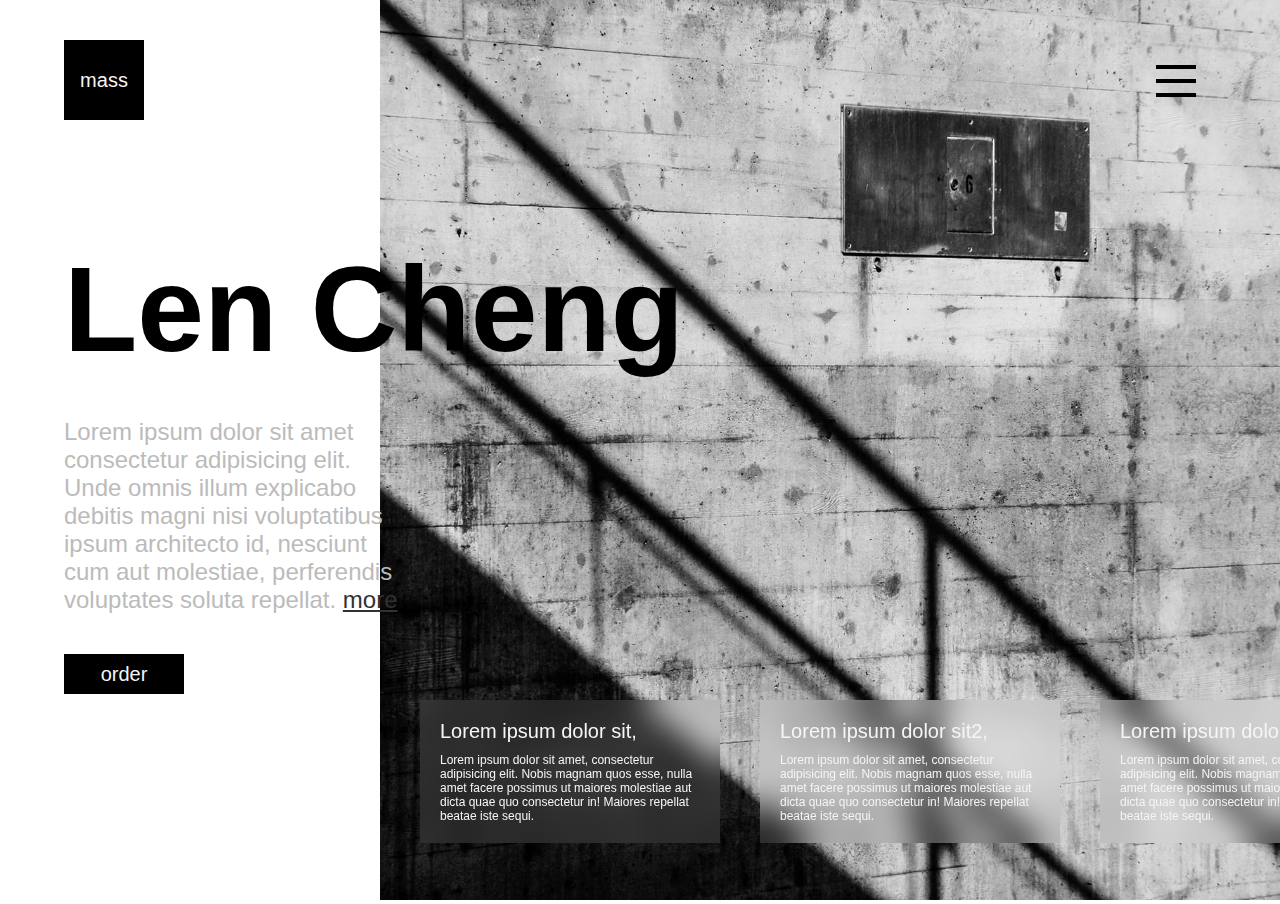
==== August18/index.html @ 745a4437 "css done" ====
<!DOCTYPE html>
<html lang="en">

<head>
    <meta charset="UTF-8">
    <meta http-equiv="X-UA-Compatible" content="IE=edge">
    <meta name="viewport" content="width=device-width, initial-scale=1.0">
    <title>August 18</title>
    <link rel="stylesheet" href="./main.css">
</head>

<body>
    <header class="header">
        <div class="logo">mass</div>
        <div class="hamburger">
            <img src="./img/hamburger.svg" alt="">
        </div>
    </header>
    <div class="hero">
        <img src="./img/peter-schulz-igWmQXLecMA-unsplash.jpg" alt="">

    </div>
    <div class="container">
        <h2>Len Cheng</h2>
        <p>Lorem ipsum dolor sit amet consectetur adipisicing elit. Unde omnis illum explicabo debitis magni nisi voluptatibus ipsum architecto id, nesciunt cum aut molestiae, perferendis voluptates soluta repellat.
            <a href="#">more</a>
        </p>
        <a href="#" class="order_btn">order</a>
    </div>
    <div class="right_box">
        <div class="cards">
            <div class="card">
                Lorem ipsum dolor sit,
                <p>Lorem ipsum dolor sit amet, consectetur adipisicing elit. Nobis magnam quos esse, nulla amet facere possimus ut maiores molestiae aut dicta quae quo consectetur in! Maiores repellat beatae iste sequi.
                </p>
            </div>
            <div class="card">
                Lorem ipsum dolor sit2,
                <p>Lorem ipsum dolor sit amet, consectetur adipisicing elit. Nobis magnam quos esse, nulla amet facere possimus ut maiores molestiae aut dicta quae quo consectetur in! Maiores repellat beatae iste sequi.
                </p>
            </div>
            <div class="card">
                Lorem ipsum dolor sit3,
                <p>Lorem ipsum dolor sit amet, consectetur adipisicing elit. Nobis magnam quos esse, nulla amet facere possimus ut maiores molestiae aut dicta quae quo consectetur in! Maiores repellat beatae iste sequi.
                </p>
            </div>
            <div class="card">
                Lorem ipsum dolor sit4,
                <p>Lorem ipsum dolor sit amet, consectetur adipisicing elit. Nobis magnam quos esse, nulla amet facere possimus ut maiores molestiae aut dicta quae quo consectetur in! Maiores repellat beatae iste sequi.
                </p>
            </div>
        </div>
    </div>

    <script src="./main.js"></script>
</body>

</html>
---- August18/main.css ----
* {
    margin: 0;
    padding: 0;
    box-sizing: border-box;
    font-family: sans-serif;
}

.header {
    width: 90%;
    height: 160px;
    display: flex;
    align-items: center;
    justify-content: space-between;
    margin: auto;
}

.hamburger,
.logo {
    width: 80px;
    height: 80px;
    display: flex;
    align-items: center;
    justify-content: center;
}

.logo {
    background-color: black;
    color: whitesmoke;
    font-size: 20px;
}

.hero {
    height: 100vh;
    width: 100vh;
    position: absolute;
    top: 0;
    right: 0;
    z-index: -1;
}

.hero img {
    width: 100%;
    height: 100%;
    object-fit: cover;
}

.right_box {
    position: absolute;
    right: 0;
    bottom: 0;
    width: 100vh;
    height: 200px;
    margin-left: auto;
    display: flex;
    overflow: scroll;
}

.cards {
    position: absolute;
    min-width: 100%;
    color: whitesmoke;
    display: flex;
}

.card {
    width: 300px;
    margin: auto 0 40px 40px;
    background: rgba(255, 255, 255, 0.1);
    block-size: 0 25px 45px rgba(0, 0, 0, 0.1);
    backdrop-filter: blur(15px);
    font-size: 20px;
    padding: 20px;
}

.card:last-child {
    margin-right: 40px;
}

.card p {
    margin-top: 10px;
    font-size: 12px;
}

.container {
    width: 90%;
    margin: 80px auto;
}

.container h2 {
    font-size: 120px;
}

.container p {
    margin: 40px 0;
    font-size: 24px;
    color: rgb(187, 187, 187);
    width: 30%;
}

.container p a {
    font-size: 24px;
    color: rgb(49, 49, 49);
}

.order_btn {
    display: block;
    width: 120px;
    height: 40px;
    background-color: black;
    color: whitesmoke;
    font-size: 20px;
    display: flex;
    align-items: center;
    justify-content: center;
    text-decoration: none;
}
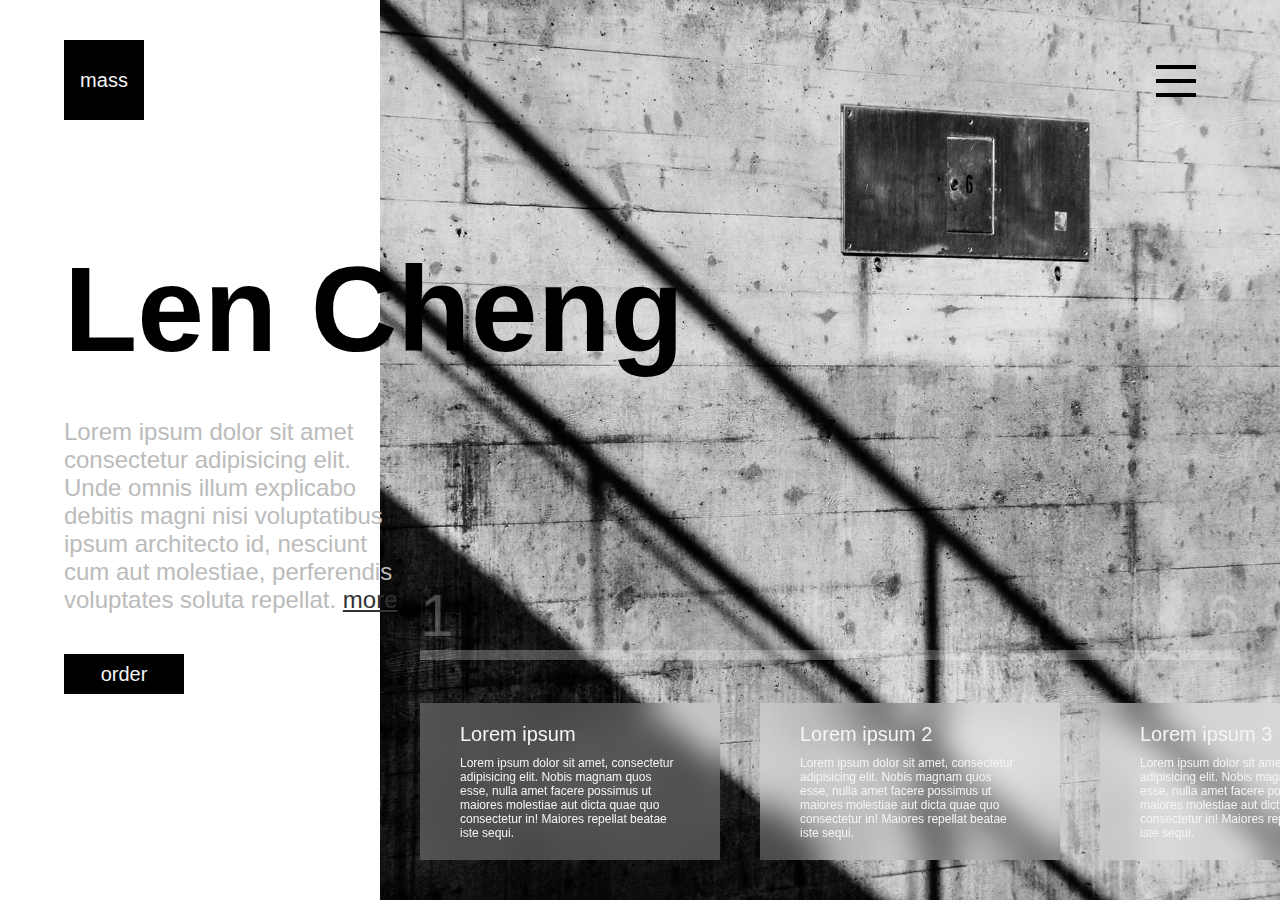
==== commit 9ee7ed2e: "add line" ====
--- a/August18/index.html
+++ b/August18/index.html
@@ -27,25 +27,63 @@
         </p>
         <a href="#" class="order_btn">order</a>
     </div>
-    <div class="right_box">
+    <div class="right_box1">
+        <div class="lines">
+            <div class="line">
+                1
+                <div class="line_box"></div>
+            </div>
+            <div class="line">
+
+                <div class="line_box"></div>
+            </div>
+            <div class="line">
+
+                <div class="line_box"></div>
+            </div>
+            <div class="line line4">
+
+                <div class="line_box"></div>
+            </div>
+            <div class="line line5">
+
+                <div class="line_box"></div>
+            </div>
+            <div class="line line6">
+                6
+                <div class="line_box"></div>
+            </div>
+        </div>
+    </div>
+    <div class="right_box2">
         <div class="cards">
             <div class="card">
-                Lorem ipsum dolor sit,
+                Lorem ipsum
                 <p>Lorem ipsum dolor sit amet, consectetur adipisicing elit. Nobis magnam quos esse, nulla amet facere possimus ut maiores molestiae aut dicta quae quo consectetur in! Maiores repellat beatae iste sequi.
                 </p>
             </div>
             <div class="card">
-                Lorem ipsum dolor sit2,
+                Lorem ipsum 2
                 <p>Lorem ipsum dolor sit amet, consectetur adipisicing elit. Nobis magnam quos esse, nulla amet facere possimus ut maiores molestiae aut dicta quae quo consectetur in! Maiores repellat beatae iste sequi.
                 </p>
             </div>
             <div class="card">
-                Lorem ipsum dolor sit3,
+                Lorem ipsum 3
                 <p>Lorem ipsum dolor sit amet, consectetur adipisicing elit. Nobis magnam quos esse, nulla amet facere possimus ut maiores molestiae aut dicta quae quo consectetur in! Maiores repellat beatae iste sequi.
                 </p>
             </div>
             <div class="card">
-                Lorem ipsum dolor sit4,
+                Lorem ipsum 4
+                <p>Lorem ipsum dolor sit amet, consectetur adipisicing elit. Nobis magnam quos esse, nulla amet facere possimus ut maiores molestiae aut dicta quae quo consectetur in! Maiores repellat beatae iste sequi.
+                </p>
+            </div>
+            <div class="card">
+                Lorem ipsum 5
+                <p>Lorem ipsum dolor sit amet, consectetur adipisicing elit. Nobis magnam quos esse, nulla amet facere possimus ut maiores molestiae aut dicta quae quo consectetur in! Maiores repellat beatae iste sequi.
+                </p>
+            </div>
+            <div class="card">
+                Lorem ipsum 6
                 <p>Lorem ipsum dolor sit amet, consectetur adipisicing elit. Nobis magnam quos esse, nulla amet facere possimus ut maiores molestiae aut dicta quae quo consectetur in! Maiores repellat beatae iste sequi.
                 </p>
             </div>
--- a/August18/main.css
+++ b/August18/main.css
@@ -44,43 +44,6 @@
     object-fit: cover;
 }
 
-.right_box {
-    position: absolute;
-    right: 0;
-    bottom: 0;
-    width: 100vh;
-    height: 200px;
-    margin-left: auto;
-    display: flex;
-    overflow: scroll;
-}
-
-.cards {
-    position: absolute;
-    min-width: 100%;
-    color: whitesmoke;
-    display: flex;
-}
-
-.card {
-    width: 300px;
-    margin: auto 0 40px 40px;
-    background: rgba(255, 255, 255, 0.1);
-    block-size: 0 25px 45px rgba(0, 0, 0, 0.1);
-    backdrop-filter: blur(15px);
-    font-size: 20px;
-    padding: 20px;
-}
-
-.card:last-child {
-    margin-right: 40px;
-}
-
-.card p {
-    margin-top: 10px;
-    font-size: 12px;
-}
-
 .container {
     width: 90%;
     margin: 80px auto;
@@ -113,4 +76,81 @@
     align-items: center;
     justify-content: center;
     text-decoration: none;
+}
+
+.right_box1,
+.right_box2 {
+    position: absolute;
+    right: 0;
+    width: 100vh;
+    display: flex;
+}
+
+.right_box1 {
+    bottom: 240px;
+    width: 100vh;
+    height: 100px;
+    padding: 0 40px;
+    justify-content: space-between;
+}
+
+.right_box2 {
+    bottom: 20px;
+    width: 100vh;
+    height: 200px;
+    overflow: scroll;
+}
+
+.lines {
+    display: flex;
+    width: 100%;
+}
+
+.line {
+    width: 25%;
+    height: 100px;
+    font-size: 60px;
+    color: rgba(255, 255, 255, 0.25);
+    display: flex;
+    flex-direction: column;
+    justify-content: flex-end;
+}
+
+.line6 {
+    display: flex;
+    align-items: flex-end;
+}
+
+.line_box {
+    width: 100%;
+    height: 10px;
+    background: rgba(255, 255, 255, 0.25);
+    block-size: 0 25px 45px rgba(0, 0, 0, 0.1);
+}
+
+.cards {
+    position: absolute;
+    bottom: 0;
+    min-width: 100%;
+    color: whitesmoke;
+    display: flex;
+}
+
+.card {
+    width: 300px;
+    margin: auto 0 20px 40px;
+    background: rgba(255, 255, 255, 0.25);
+    block-size: 0 25px 45px rgba(0, 0, 0, 0.1);
+    backdrop-filter: blur(15px);
+    font-size: 20px;
+    padding: 20px 40px;
+}
+
+.card:last-child {
+    margin-right: 40px;
+}
+
+.card p {
+    margin-top: 10px;
+    font-size: 12px;
 }